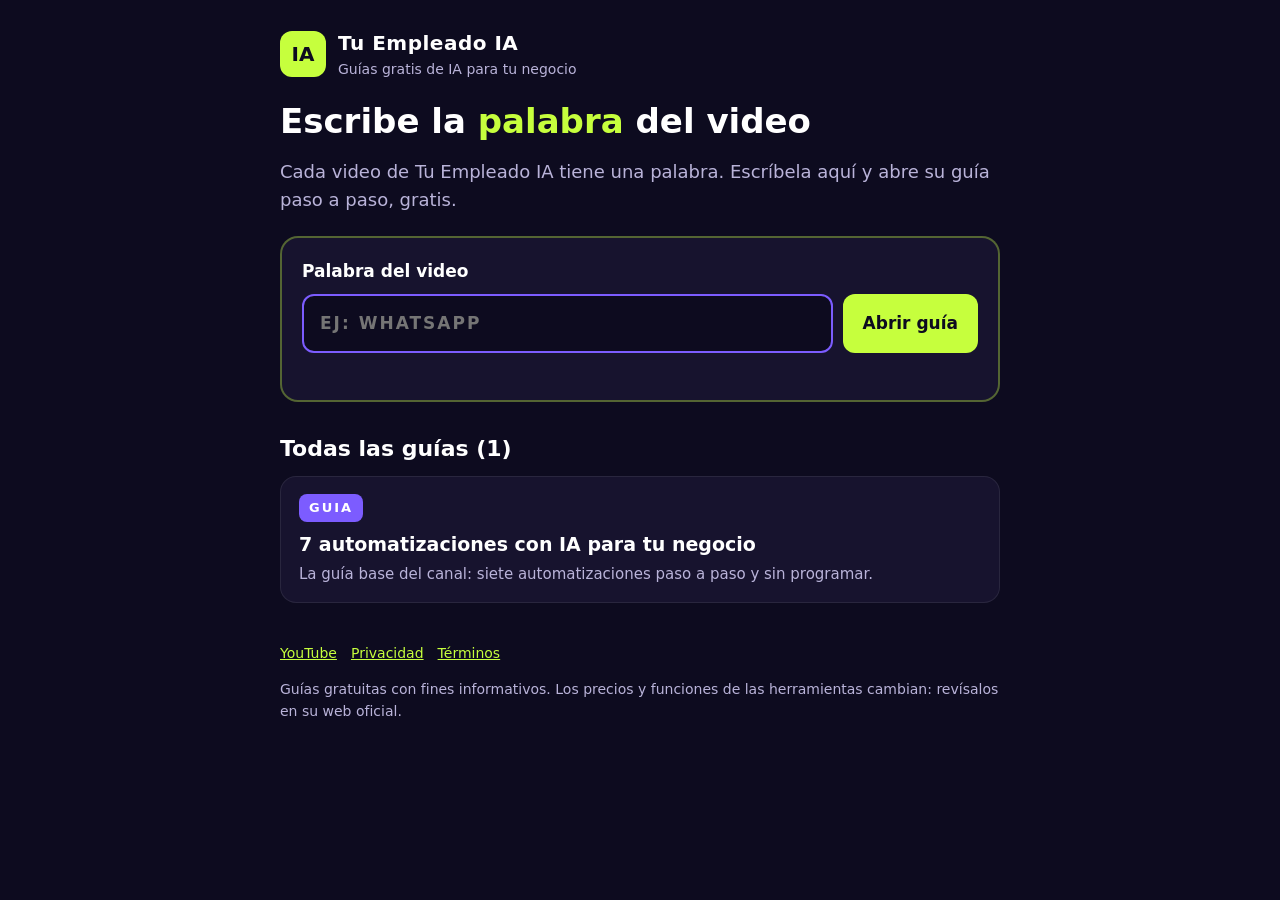
==== index.html @ 8f6b3528 "Página de guías gratis de Tu Empleado IA" ====
<!doctype html><html lang="es"><head><meta charset="utf-8"><meta name="viewport" content="width=device-width,initial-scale=1">
<title>Guías gratis · Tu Empleado IA</title><meta name="description" content="Guías gratis de inteligencia artificial para tu negocio: escribe la palabra del video."><meta property="og:title" content="Guías gratis · Tu Empleado IA"><meta property="og:description" content="Guías gratis de inteligencia artificial para tu negocio: escribe la palabra del video.">
<link rel="stylesheet" href="./estilo.css"></head><body><div class="w">
<a class="top" href="./index.html" style="text-decoration:none;color:inherit"><div class="logo">IA</div><div><b>Tu Empleado IA</b><span>Guías gratis de IA para tu negocio</span></div></a>
<h1>Escribe la <em>palabra</em> del video</h1>
<p class="lead">Cada video de Tu Empleado IA tiene una palabra. Escríbela aquí y abre su guía paso a paso, gratis.</p>
<div class="box"><label for="p">Palabra del video</label><div class="row"><input id="p" placeholder="Ej: WHATSAPP" autocomplete="off"><button onclick="ir()">Abrir guía</button></div><div id="msg"></div></div>
<h2>Todas las guías (1)</h2><div class="list"><a class="card" href="https://docs.google.com/document/d/1ar1n4QDyWkGYwL3nh1dYneoP0p6Y2mgIBZasoQg3wOs/view"><span class="tag">GUIA</span><h3>7 automatizaciones con IA para tu negocio</h3><p>La guía base del canal: siete automatizaciones paso a paso y sin programar.</p></a></div>
<script>const M={"GUIA": "https://docs.google.com/document/d/1ar1n4QDyWkGYwL3nh1dYneoP0p6Y2mgIBZasoQg3wOs/view"};
function n(s){return s.normalize('NFD').replace(/[\u0300-\u036f]/g,'').toUpperCase().replace(/[^A-Z0-9]/g,'')}
function ir(){const k=n(document.getElementById('p').value);if(M[k]){location.href=M[k]}else{document.getElementById('msg').textContent='No encontré esa palabra. Revisa cómo aparece en el video.'}}
document.getElementById('p').addEventListener('keydown',e=>{if(e.key==='Enter')ir()});
const q=new URLSearchParams(location.search).get('p');if(q){document.getElementById('p').value=q;ir()}</script>
<footer><a href="https://www.youtube.com/@TuEmpleadoIA">YouTube</a><a href="./privacidad.html">Privacidad</a><a href="./terminos.html">Términos</a>
<p>Guías gratuitas con fines informativos. Los precios y funciones de las herramientas cambian: revísalos en su web oficial.</p></footer>
</div></body></html>
---- estilo.css ----
*{box-sizing:border-box}body{margin:0;background:#0D0B1F;color:#FFFFFF;font:17px/1.55 system-ui,-apple-system,Segoe UI,Roboto,sans-serif}
a{color:#C6FF3D}.w{max-width:760px;margin:0 auto;padding:28px 20px 60px}
.top{display:flex;align-items:center;gap:12px;margin-bottom:22px}.logo{width:46px;height:46px;border-radius:12px;background:#C6FF3D;color:#0D0B1F;display:grid;place-items:center;font-weight:900;font-size:20px}
.top b{font-size:20px;letter-spacing:.5px}.top span{display:block;color:#B9B3D9;font-size:14px}
h1{font-size:34px;line-height:1.1;margin:8px 0 10px}h1 em{font-style:normal;color:#C6FF3D}h2{font-size:22px;margin:30px 0 10px}
.lead{color:#B9B3D9;font-size:18px}
.box{background:#17132E;border:2px solid rgba(198,255,61,.35);border-radius:18px;padding:20px;margin:22px 0}
.box label{font-weight:800;display:block;margin-bottom:10px}.row{display:flex;gap:10px}
input{flex:1;min-width:0;font:inherit;font-weight:800;letter-spacing:2px;text-transform:uppercase;padding:14px 16px;border-radius:12px;border:2px solid #7C5CFF;background:#0D0B1F;color:#fff}
button,.btn{font:inherit;font-weight:900;padding:14px 20px;border-radius:12px;border:0;background:#C6FF3D;color:#0D0B1F;cursor:pointer;text-decoration:none;display:inline-block}
#msg{margin-top:10px;color:#FF8A8A;min-height:1em}
.list{display:grid;gap:12px;margin-top:10px}.card{display:block;text-decoration:none;color:inherit;background:#17132E;border-radius:16px;padding:16px 18px;border:1px solid rgba(255,255,255,.08)}
.card:hover{border-color:#C6FF3D}.tag{display:inline-block;background:#7C5CFF;color:#fff;font-weight:900;font-size:13px;letter-spacing:2px;padding:4px 10px;border-radius:8px}
.card h3{margin:8px 0 4px;font-size:19px}.card p{margin:0;color:#B9B3D9;font-size:15px}
ol.pasos{padding-left:0;list-style:none;counter-reset:p}ol.pasos li{counter-increment:p;background:#17132E;border-radius:14px;padding:14px 16px 14px 62px;margin:10px 0;position:relative}
ol.pasos li:before{content:counter(p);position:absolute;left:16px;top:14px;width:32px;height:32px;border-radius:50%;background:#C6FF3D;color:#0D0B1F;font-weight:900;display:grid;place-items:center}
ol.pasos b{display:block;margin-bottom:4px}table{width:100%;border-collapse:collapse;font-size:15px}td,th{text-align:left;padding:10px;border-bottom:1px solid rgba(255,255,255,.1)}th{color:#B9B3D9}
pre{white-space:pre-wrap;background:#000;border-left:4px solid #C6FF3D;padding:14px;border-radius:10px;font-size:15px}
.nota{font-size:14px;color:#B9B3D9}footer{margin-top:40px;font-size:14px;color:#B9B3D9}footer a{margin-right:14px}
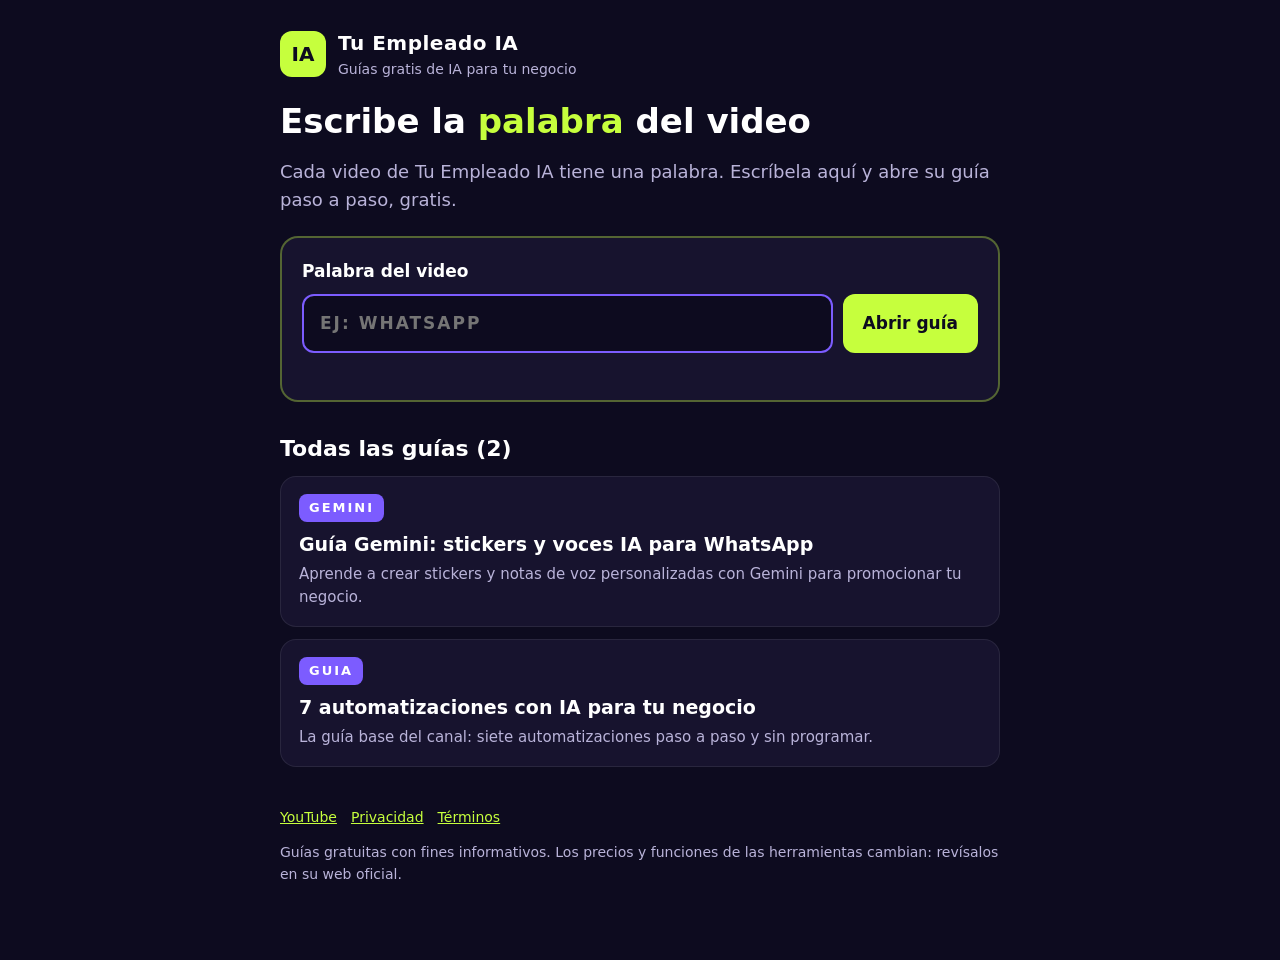
==== commit 6565092e: "guía GEMINI" ====
--- a/index.html
+++ b/index.html
@@ -5,8 +5,9 @@
 <h1>Escribe la <em>palabra</em> del video</h1>
 <p class="lead">Cada video de Tu Empleado IA tiene una palabra. Escríbela aquí y abre su guía paso a paso, gratis.</p>
 <div class="box"><label for="p">Palabra del video</label><div class="row"><input id="p" placeholder="Ej: WHATSAPP" autocomplete="off"><button onclick="ir()">Abrir guía</button></div><div id="msg"></div></div>
-<h2>Todas las guías (1)</h2><div class="list"><a class="card" href="https://docs.google.com/document/d/1ar1n4QDyWkGYwL3nh1dYneoP0p6Y2mgIBZasoQg3wOs/view"><span class="tag">GUIA</span><h3>7 automatizaciones con IA para tu negocio</h3><p>La guía base del canal: siete automatizaciones paso a paso y sin programar.</p></a></div>
-<script>const M={"GUIA": "https://docs.google.com/document/d/1ar1n4QDyWkGYwL3nh1dYneoP0p6Y2mgIBZasoQg3wOs/view"};
+<h2>Todas las guías (2)</h2><div class="list"><a class="card" href="https://garciakevinfab.github.io/tuempleadoia/g/gemini.html"><span class="tag">GEMINI</span><h3>Guía Gemini: stickers y voces IA para WhatsApp</h3><p>Aprende a crear stickers y notas de voz personalizadas con Gemini para promocionar tu negocio.</p></a>
+<a class="card" href="https://docs.google.com/document/d/1ar1n4QDyWkGYwL3nh1dYneoP0p6Y2mgIBZasoQg3wOs/view"><span class="tag">GUIA</span><h3>7 automatizaciones con IA para tu negocio</h3><p>La guía base del canal: siete automatizaciones paso a paso y sin programar.</p></a></div>
+<script>const M={"GUIA": "https://docs.google.com/document/d/1ar1n4QDyWkGYwL3nh1dYneoP0p6Y2mgIBZasoQg3wOs/view", "GEMINI": "https://garciakevinfab.github.io/tuempleadoia/g/gemini.html"};
 function n(s){return s.normalize('NFD').replace(/[\u0300-\u036f]/g,'').toUpperCase().replace(/[^A-Z0-9]/g,'')}
 function ir(){const k=n(document.getElementById('p').value);if(M[k]){location.href=M[k]}else{document.getElementById('msg').textContent='No encontré esa palabra. Revisa cómo aparece en el video.'}}
 document.getElementById('p').addEventListener('keydown',e=>{if(e.key==='Enter')ir()});
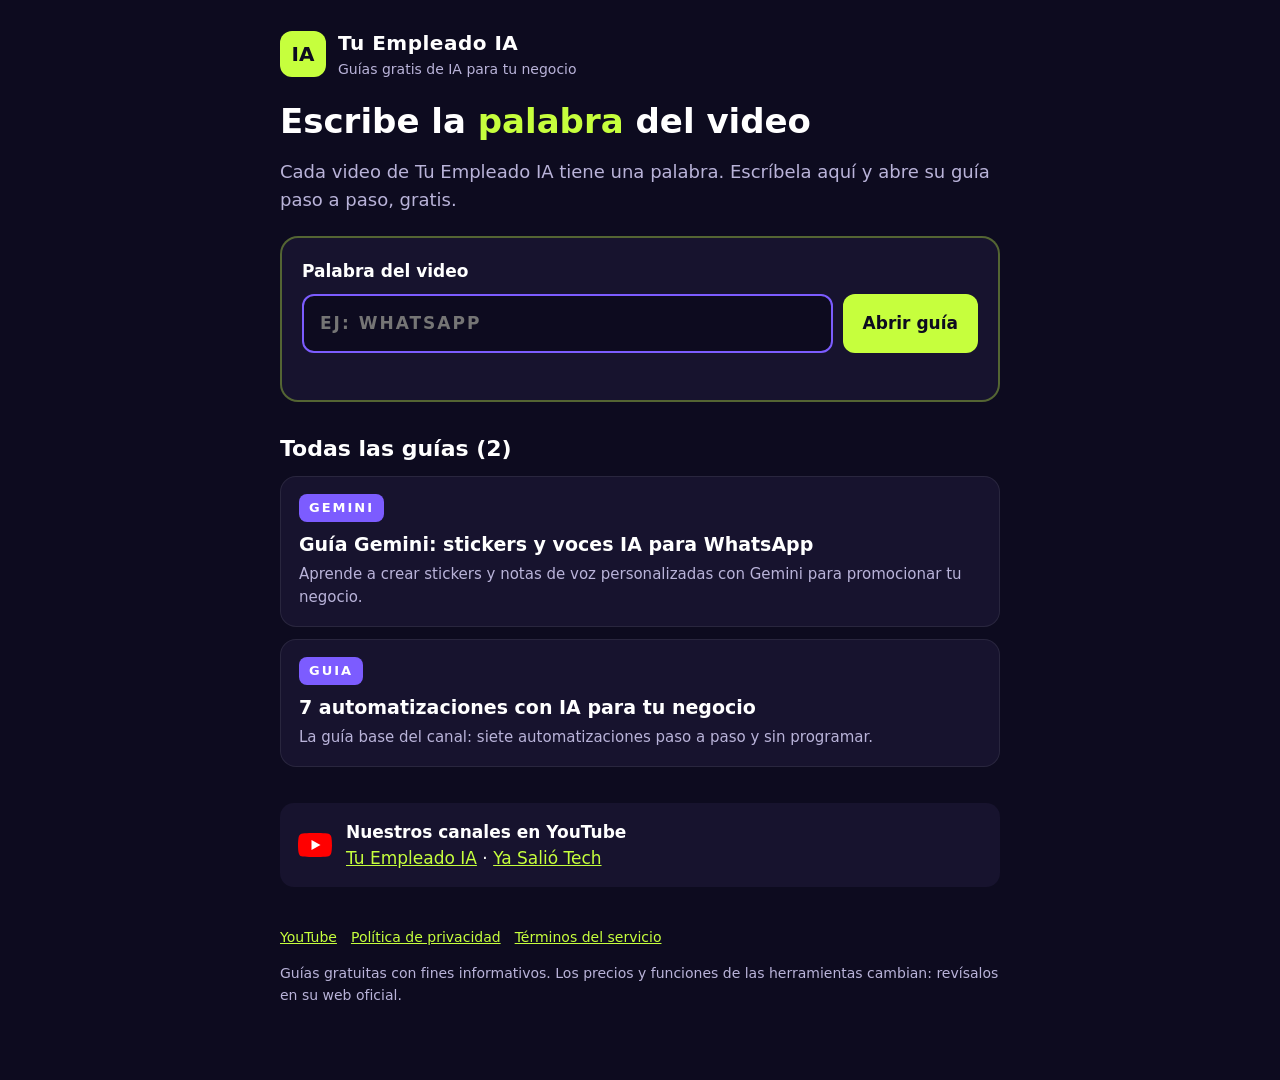
==== commit 1d4f7c27: "marca YouTube en el pie" ====
--- a/index.html
+++ b/index.html
@@ -12,6 +12,8 @@
 function ir(){const k=n(document.getElementById('p').value);if(M[k]){location.href=M[k]}else{document.getElementById('msg').textContent='No encontré esa palabra. Revisa cómo aparece en el video.'}}
 document.getElementById('p').addEventListener('keydown',e=>{if(e.key==='Enter')ir()});
 const q=new URLSearchParams(location.search).get('p');if(q){document.getElementById('p').value=q;ir()}</script>
-<footer><a href="https://www.youtube.com/@TuEmpleadoIA">YouTube</a><a href="./privacidad.html">Privacidad</a><a href="./terminos.html">Términos</a>
+<div class="yt"><svg width="34" height="24" viewBox="0 0 68 48" aria-label="YouTube"><path d="M66.5 7.7c-.8-2.9-2.5-5.4-5.4-6.2C55.8.1 34 0 34 0S12.2.1 6.9 1.6C4 2.4 2.3 4.8 1.5 7.7.1 13 0 24 0 24s.1 11 1.5 16.3c.8 2.9 2.5 5.4 5.4 6.2C12.2 47.9 34 48 34 48s21.8-.1 27.1-1.6c2.9-.8 4.6-3.2 5.4-6.2C67.9 35 68 24 68 24s-.1-11-1.5-16.3z" fill="#FF0000"/><path d="M45 24 27 14v20" fill="#fff"/></svg>
+<div><b>Nuestros canales en YouTube</b><br><a href="https://www.youtube.com/@TuEmpleadoIA">Tu Empleado IA</a> · <a href="https://www.youtube.com/@YaSalioTech">Ya Salió Tech</a></div></div>
+<footer><a href="https://www.youtube.com/@TuEmpleadoIA">YouTube</a><a href="./privacidad.html">Política de privacidad</a><a href="./terminos.html">Términos del servicio</a>
 <p>Guías gratuitas con fines informativos. Los precios y funciones de las herramientas cambian: revísalos en su web oficial.</p></footer>
 </div></body></html>
--- a/estilo.css
+++ b/estilo.css
@@ -16,4 +16,5 @@
 ol.pasos li:before{content:counter(p);position:absolute;left:16px;top:14px;width:32px;height:32px;border-radius:50%;background:#C6FF3D;color:#0D0B1F;font-weight:900;display:grid;place-items:center}
 ol.pasos b{display:block;margin-bottom:4px}table{width:100%;border-collapse:collapse;font-size:15px}td,th{text-align:left;padding:10px;border-bottom:1px solid rgba(255,255,255,.1)}th{color:#B9B3D9}
 pre{white-space:pre-wrap;background:#000;border-left:4px solid #C6FF3D;padding:14px;border-radius:10px;font-size:15px}
+.yt{display:flex;gap:14px;align-items:center;margin-top:36px;padding:16px 18px;background:#17132E;border-radius:14px}
 .nota{font-size:14px;color:#B9B3D9}footer{margin-top:40px;font-size:14px;color:#B9B3D9}footer a{margin-right:14px}
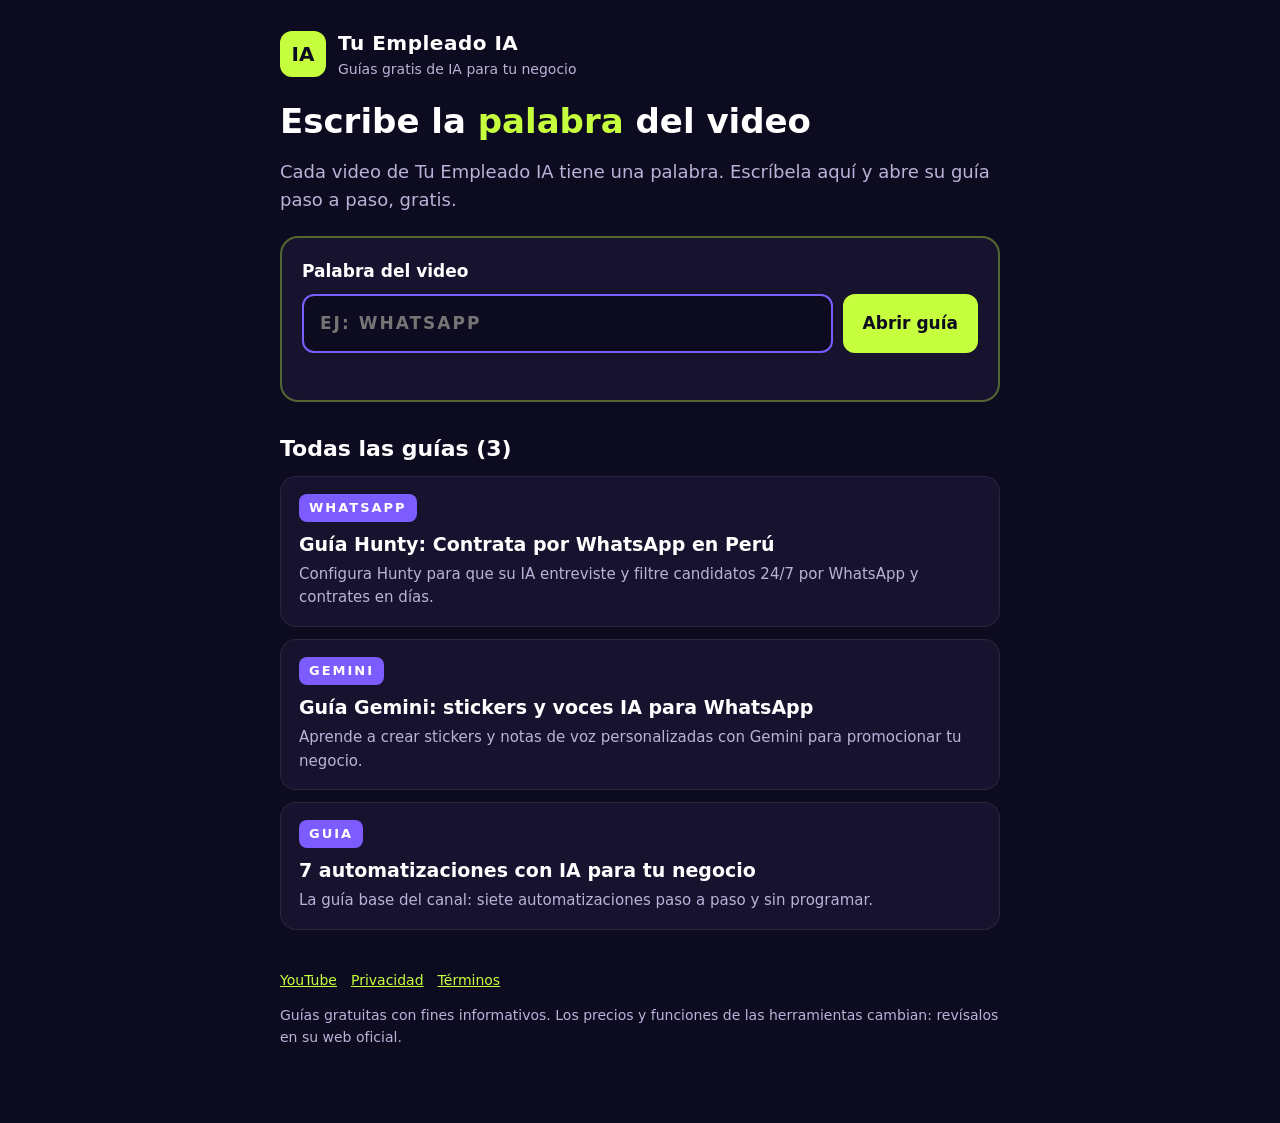
==== commit 742f390e: "guía WHATSAPP" ====
--- a/index.html
+++ b/index.html
@@ -5,15 +5,14 @@
 <h1>Escribe la <em>palabra</em> del video</h1>
 <p class="lead">Cada video de Tu Empleado IA tiene una palabra. Escríbela aquí y abre su guía paso a paso, gratis.</p>
 <div class="box"><label for="p">Palabra del video</label><div class="row"><input id="p" placeholder="Ej: WHATSAPP" autocomplete="off"><button onclick="ir()">Abrir guía</button></div><div id="msg"></div></div>
-<h2>Todas las guías (2)</h2><div class="list"><a class="card" href="https://garciakevinfab.github.io/tuempleadoia/g/gemini.html"><span class="tag">GEMINI</span><h3>Guía Gemini: stickers y voces IA para WhatsApp</h3><p>Aprende a crear stickers y notas de voz personalizadas con Gemini para promocionar tu negocio.</p></a>
+<h2>Todas las guías (3)</h2><div class="list"><a class="card" href="https://garciakevinfab.github.io/tuempleadoia/g/whatsapp.html"><span class="tag">WHATSAPP</span><h3>Guía Hunty: Contrata por WhatsApp en Perú</h3><p>Configura Hunty para que su IA entreviste y filtre candidatos 24/7 por WhatsApp y contrates en días.</p></a>
+<a class="card" href="https://garciakevinfab.github.io/tuempleadoia/g/gemini.html"><span class="tag">GEMINI</span><h3>Guía Gemini: stickers y voces IA para WhatsApp</h3><p>Aprende a crear stickers y notas de voz personalizadas con Gemini para promocionar tu negocio.</p></a>
 <a class="card" href="https://docs.google.com/document/d/1ar1n4QDyWkGYwL3nh1dYneoP0p6Y2mgIBZasoQg3wOs/view"><span class="tag">GUIA</span><h3>7 automatizaciones con IA para tu negocio</h3><p>La guía base del canal: siete automatizaciones paso a paso y sin programar.</p></a></div>
-<script>const M={"GUIA": "https://docs.google.com/document/d/1ar1n4QDyWkGYwL3nh1dYneoP0p6Y2mgIBZasoQg3wOs/view", "GEMINI": "https://garciakevinfab.github.io/tuempleadoia/g/gemini.html"};
+<script>const M={"GUIA": "https://docs.google.com/document/d/1ar1n4QDyWkGYwL3nh1dYneoP0p6Y2mgIBZasoQg3wOs/view", "GEMINI": "https://garciakevinfab.github.io/tuempleadoia/g/gemini.html", "WHATSAPP": "https://garciakevinfab.github.io/tuempleadoia/g/whatsapp.html"};
 function n(s){return s.normalize('NFD').replace(/[\u0300-\u036f]/g,'').toUpperCase().replace(/[^A-Z0-9]/g,'')}
 function ir(){const k=n(document.getElementById('p').value);if(M[k]){location.href=M[k]}else{document.getElementById('msg').textContent='No encontré esa palabra. Revisa cómo aparece en el video.'}}
 document.getElementById('p').addEventListener('keydown',e=>{if(e.key==='Enter')ir()});
 const q=new URLSearchParams(location.search).get('p');if(q){document.getElementById('p').value=q;ir()}</script>
-<div class="yt"><svg width="34" height="24" viewBox="0 0 68 48" aria-label="YouTube"><path d="M66.5 7.7c-.8-2.9-2.5-5.4-5.4-6.2C55.8.1 34 0 34 0S12.2.1 6.9 1.6C4 2.4 2.3 4.8 1.5 7.7.1 13 0 24 0 24s.1 11 1.5 16.3c.8 2.9 2.5 5.4 5.4 6.2C12.2 47.9 34 48 34 48s21.8-.1 27.1-1.6c2.9-.8 4.6-3.2 5.4-6.2C67.9 35 68 24 68 24s-.1-11-1.5-16.3z" fill="#FF0000"/><path d="M45 24 27 14v20" fill="#fff"/></svg>
-<div><b>Nuestros canales en YouTube</b><br><a href="https://www.youtube.com/@TuEmpleadoIA">Tu Empleado IA</a> · <a href="https://www.youtube.com/@YaSalioTech">Ya Salió Tech</a></div></div>
-<footer><a href="https://www.youtube.com/@TuEmpleadoIA">YouTube</a><a href="./privacidad.html">Política de privacidad</a><a href="./terminos.html">Términos del servicio</a>
+<footer><a href="https://www.youtube.com/@TuEmpleadoIA">YouTube</a><a href="./privacidad.html">Privacidad</a><a href="./terminos.html">Términos</a>
 <p>Guías gratuitas con fines informativos. Los precios y funciones de las herramientas cambian: revísalos en su web oficial.</p></footer>
 </div></body></html>
--- a/estilo.css
+++ b/estilo.css
@@ -16,5 +16,4 @@
 ol.pasos li:before{content:counter(p);position:absolute;left:16px;top:14px;width:32px;height:32px;border-radius:50%;background:#C6FF3D;color:#0D0B1F;font-weight:900;display:grid;place-items:center}
 ol.pasos b{display:block;margin-bottom:4px}table{width:100%;border-collapse:collapse;font-size:15px}td,th{text-align:left;padding:10px;border-bottom:1px solid rgba(255,255,255,.1)}th{color:#B9B3D9}
 pre{white-space:pre-wrap;background:#000;border-left:4px solid #C6FF3D;padding:14px;border-radius:10px;font-size:15px}
-.yt{display:flex;gap:14px;align-items:center;margin-top:36px;padding:16px 18px;background:#17132E;border-radius:14px}
 .nota{font-size:14px;color:#B9B3D9}footer{margin-top:40px;font-size:14px;color:#B9B3D9}footer a{margin-right:14px}
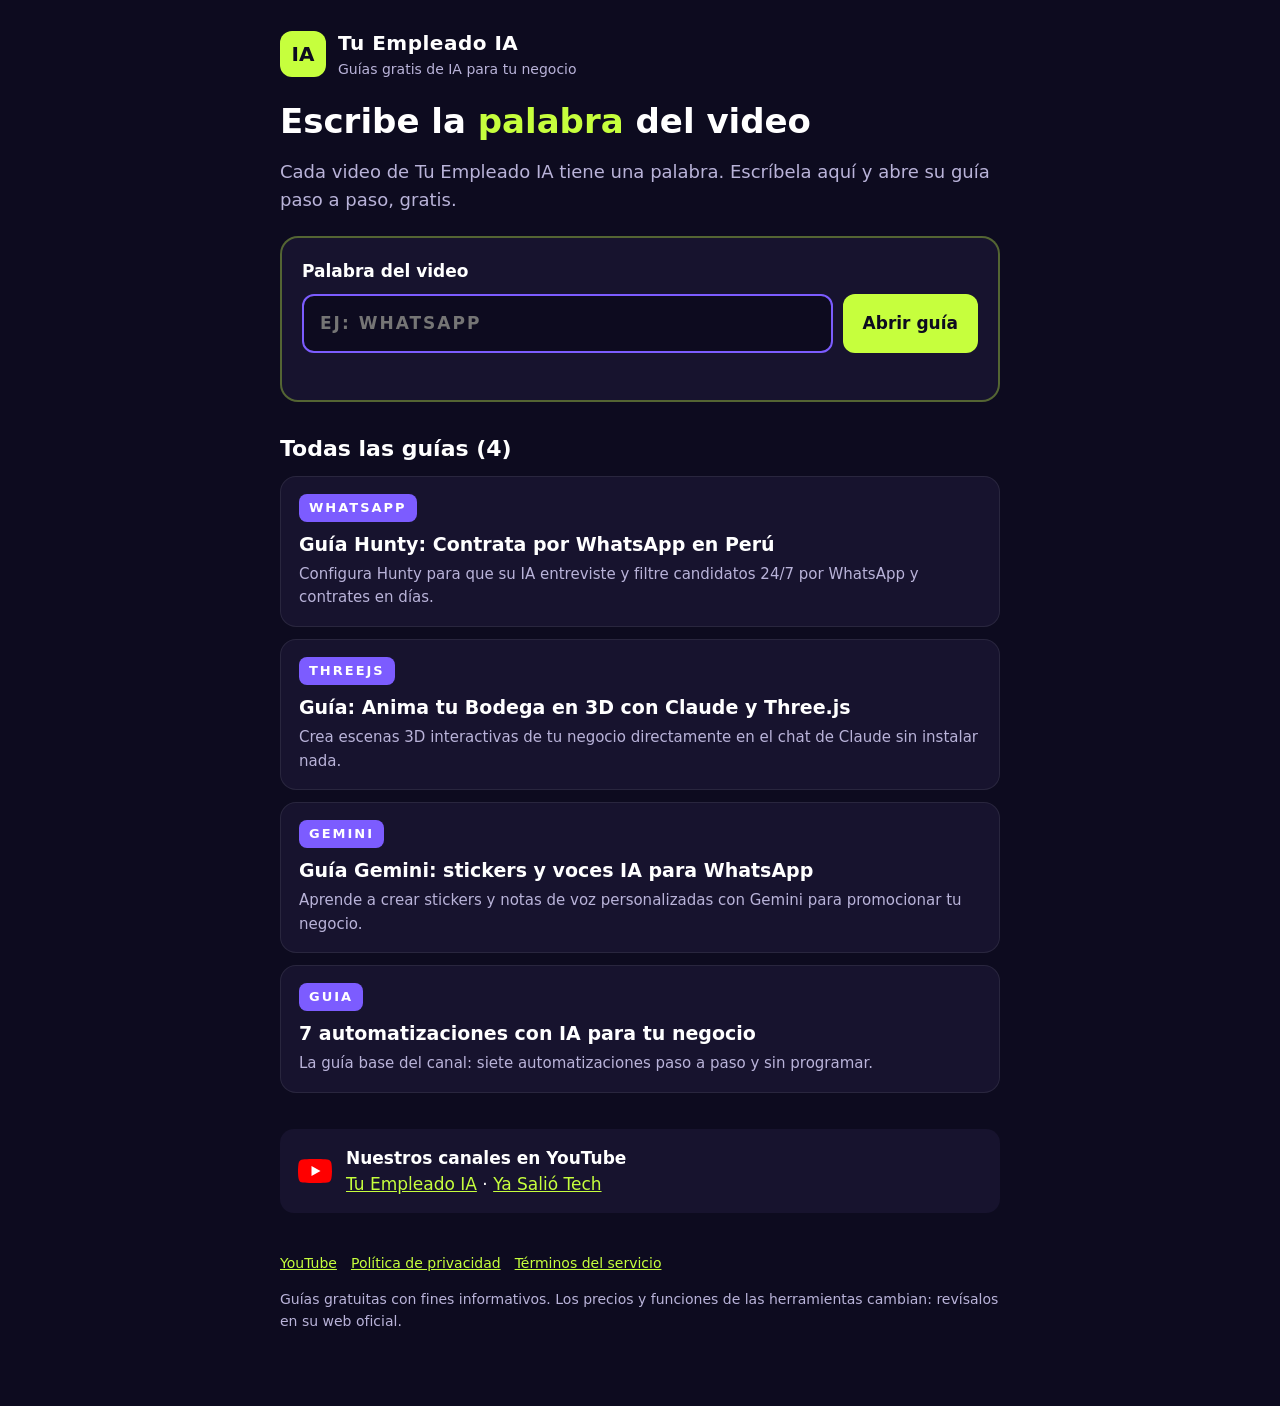
==== commit 3ea6c5eb: "guía THREEJS" ====
--- a/index.html
+++ b/index.html
@@ -5,14 +5,17 @@
 <h1>Escribe la <em>palabra</em> del video</h1>
 <p class="lead">Cada video de Tu Empleado IA tiene una palabra. Escríbela aquí y abre su guía paso a paso, gratis.</p>
 <div class="box"><label for="p">Palabra del video</label><div class="row"><input id="p" placeholder="Ej: WHATSAPP" autocomplete="off"><button onclick="ir()">Abrir guía</button></div><div id="msg"></div></div>
-<h2>Todas las guías (3)</h2><div class="list"><a class="card" href="https://garciakevinfab.github.io/tuempleadoia/g/whatsapp.html"><span class="tag">WHATSAPP</span><h3>Guía Hunty: Contrata por WhatsApp en Perú</h3><p>Configura Hunty para que su IA entreviste y filtre candidatos 24/7 por WhatsApp y contrates en días.</p></a>
+<h2>Todas las guías (4)</h2><div class="list"><a class="card" href="https://garciakevinfab.github.io/tuempleadoia/g/whatsapp.html"><span class="tag">WHATSAPP</span><h3>Guía Hunty: Contrata por WhatsApp en Perú</h3><p>Configura Hunty para que su IA entreviste y filtre candidatos 24/7 por WhatsApp y contrates en días.</p></a>
+<a class="card" href="https://garciakevinfab.github.io/tuempleadoia/g/threejs.html"><span class="tag">THREEJS</span><h3>Guía: Anima tu Bodega en 3D con Claude y Three.js</h3><p>Crea escenas 3D interactivas de tu negocio directamente en el chat de Claude sin instalar nada.</p></a>
 <a class="card" href="https://garciakevinfab.github.io/tuempleadoia/g/gemini.html"><span class="tag">GEMINI</span><h3>Guía Gemini: stickers y voces IA para WhatsApp</h3><p>Aprende a crear stickers y notas de voz personalizadas con Gemini para promocionar tu negocio.</p></a>
 <a class="card" href="https://docs.google.com/document/d/1ar1n4QDyWkGYwL3nh1dYneoP0p6Y2mgIBZasoQg3wOs/view"><span class="tag">GUIA</span><h3>7 automatizaciones con IA para tu negocio</h3><p>La guía base del canal: siete automatizaciones paso a paso y sin programar.</p></a></div>
-<script>const M={"GUIA": "https://docs.google.com/document/d/1ar1n4QDyWkGYwL3nh1dYneoP0p6Y2mgIBZasoQg3wOs/view", "GEMINI": "https://garciakevinfab.github.io/tuempleadoia/g/gemini.html", "WHATSAPP": "https://garciakevinfab.github.io/tuempleadoia/g/whatsapp.html"};
+<script>const M={"GUIA": "https://docs.google.com/document/d/1ar1n4QDyWkGYwL3nh1dYneoP0p6Y2mgIBZasoQg3wOs/view", "GEMINI": "https://garciakevinfab.github.io/tuempleadoia/g/gemini.html", "WHATSAPP": "https://garciakevinfab.github.io/tuempleadoia/g/whatsapp.html", "THREEJS": "https://garciakevinfab.github.io/tuempleadoia/g/threejs.html"};
 function n(s){return s.normalize('NFD').replace(/[\u0300-\u036f]/g,'').toUpperCase().replace(/[^A-Z0-9]/g,'')}
 function ir(){const k=n(document.getElementById('p').value);if(M[k]){location.href=M[k]}else{document.getElementById('msg').textContent='No encontré esa palabra. Revisa cómo aparece en el video.'}}
 document.getElementById('p').addEventListener('keydown',e=>{if(e.key==='Enter')ir()});
 const q=new URLSearchParams(location.search).get('p');if(q){document.getElementById('p').value=q;ir()}</script>
-<footer><a href="https://www.youtube.com/@TuEmpleadoIA">YouTube</a><a href="./privacidad.html">Privacidad</a><a href="./terminos.html">Términos</a>
+<div class="yt"><svg width="34" height="24" viewBox="0 0 68 48" aria-label="YouTube"><path d="M66.5 7.7c-.8-2.9-2.5-5.4-5.4-6.2C55.8.1 34 0 34 0S12.2.1 6.9 1.6C4 2.4 2.3 4.8 1.5 7.7.1 13 0 24 0 24s.1 11 1.5 16.3c.8 2.9 2.5 5.4 5.4 6.2C12.2 47.9 34 48 34 48s21.8-.1 27.1-1.6c2.9-.8 4.6-3.2 5.4-6.2C67.9 35 68 24 68 24s-.1-11-1.5-16.3z" fill="#FF0000"/><path d="M45 24 27 14v20" fill="#fff"/></svg>
+<div><b>Nuestros canales en YouTube</b><br><a href="https://www.youtube.com/@TuEmpleadoIA">Tu Empleado IA</a> · <a href="https://www.youtube.com/@YaSalioTech">Ya Salió Tech</a></div></div>
+<footer><a href="https://www.youtube.com/@TuEmpleadoIA">YouTube</a><a href="./privacidad.html">Política de privacidad</a><a href="./terminos.html">Términos del servicio</a>
 <p>Guías gratuitas con fines informativos. Los precios y funciones de las herramientas cambian: revísalos en su web oficial.</p></footer>
 </div></body></html>
--- a/estilo.css
+++ b/estilo.css
@@ -16,4 +16,5 @@
 ol.pasos li:before{content:counter(p);position:absolute;left:16px;top:14px;width:32px;height:32px;border-radius:50%;background:#C6FF3D;color:#0D0B1F;font-weight:900;display:grid;place-items:center}
 ol.pasos b{display:block;margin-bottom:4px}table{width:100%;border-collapse:collapse;font-size:15px}td,th{text-align:left;padding:10px;border-bottom:1px solid rgba(255,255,255,.1)}th{color:#B9B3D9}
 pre{white-space:pre-wrap;background:#000;border-left:4px solid #C6FF3D;padding:14px;border-radius:10px;font-size:15px}
+.yt{display:flex;gap:14px;align-items:center;margin-top:36px;padding:16px 18px;background:#17132E;border-radius:14px}
 .nota{font-size:14px;color:#B9B3D9}footer{margin-top:40px;font-size:14px;color:#B9B3D9}footer a{margin-right:14px}
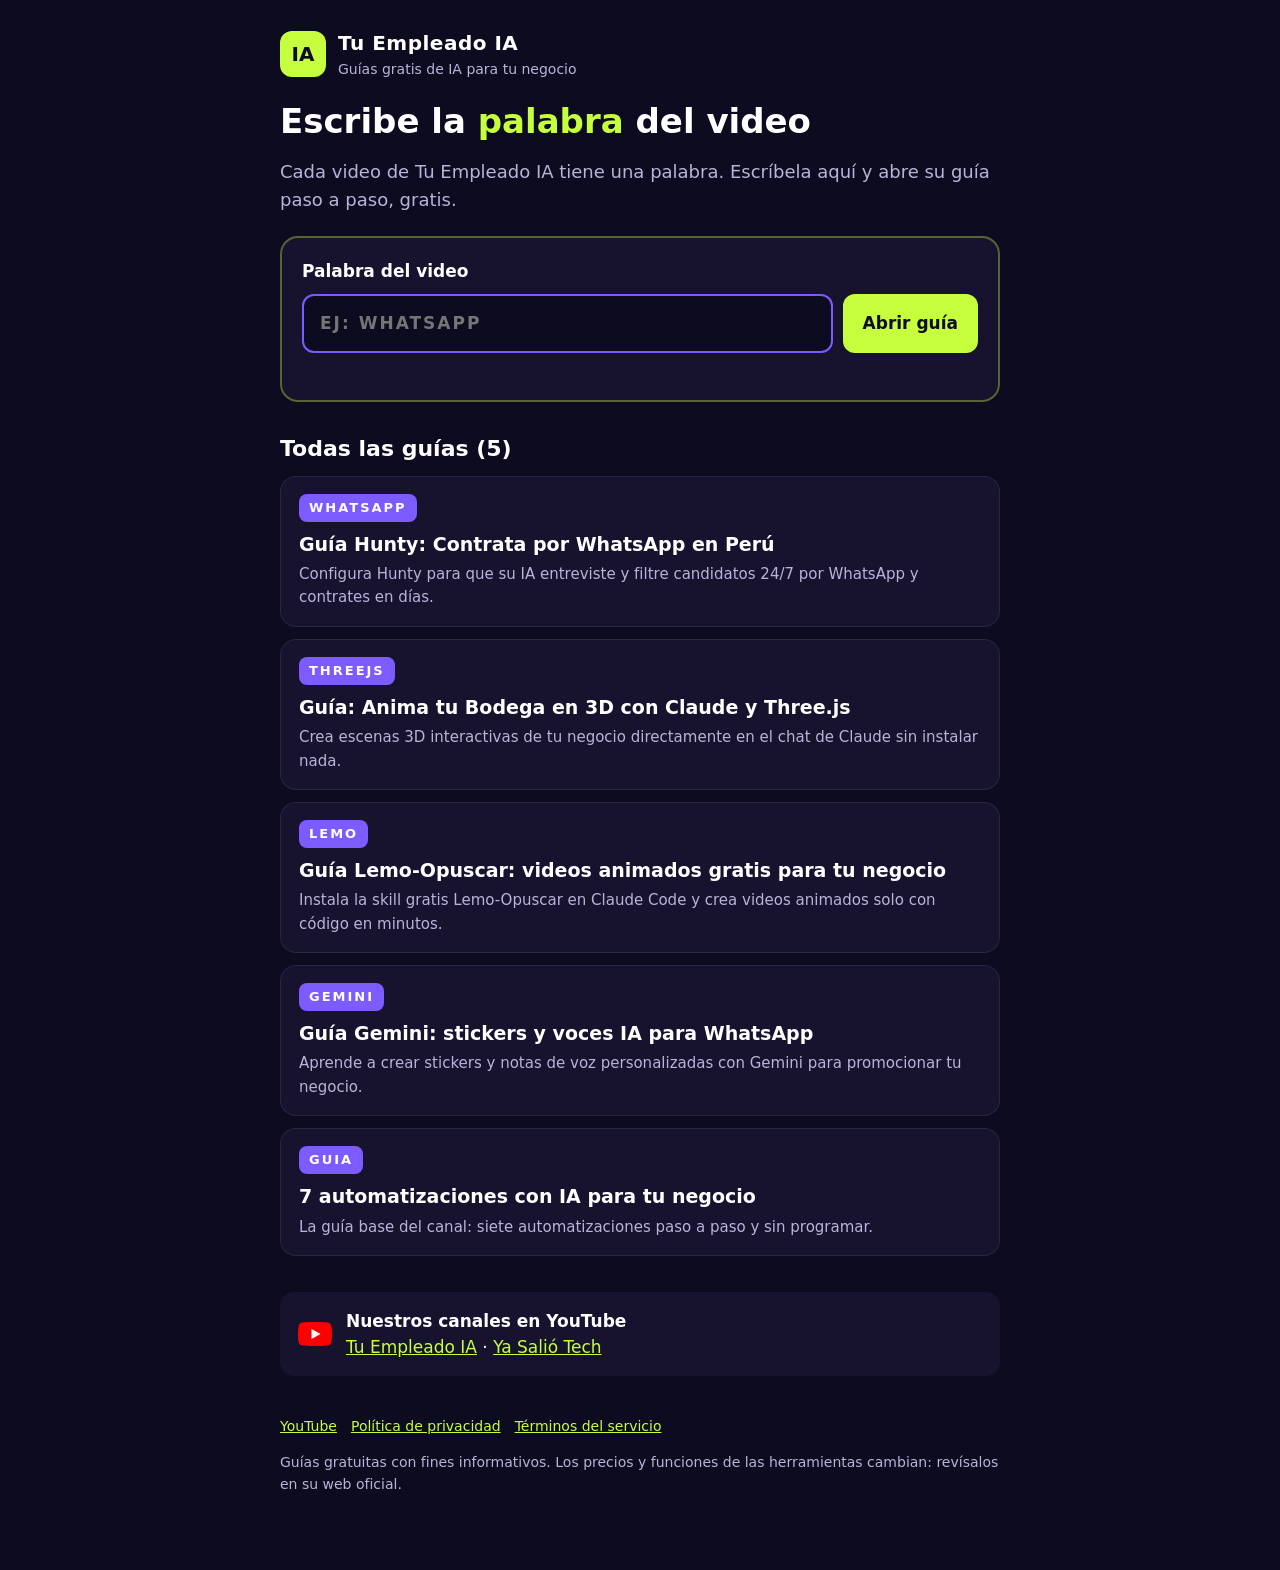
==== commit 98620512: "guía LEMO" ====
--- a/index.html
+++ b/index.html
@@ -5,11 +5,12 @@
 <h1>Escribe la <em>palabra</em> del video</h1>
 <p class="lead">Cada video de Tu Empleado IA tiene una palabra. Escríbela aquí y abre su guía paso a paso, gratis.</p>
 <div class="box"><label for="p">Palabra del video</label><div class="row"><input id="p" placeholder="Ej: WHATSAPP" autocomplete="off"><button onclick="ir()">Abrir guía</button></div><div id="msg"></div></div>
-<h2>Todas las guías (4)</h2><div class="list"><a class="card" href="https://garciakevinfab.github.io/tuempleadoia/g/whatsapp.html"><span class="tag">WHATSAPP</span><h3>Guía Hunty: Contrata por WhatsApp en Perú</h3><p>Configura Hunty para que su IA entreviste y filtre candidatos 24/7 por WhatsApp y contrates en días.</p></a>
+<h2>Todas las guías (5)</h2><div class="list"><a class="card" href="https://garciakevinfab.github.io/tuempleadoia/g/whatsapp.html"><span class="tag">WHATSAPP</span><h3>Guía Hunty: Contrata por WhatsApp en Perú</h3><p>Configura Hunty para que su IA entreviste y filtre candidatos 24/7 por WhatsApp y contrates en días.</p></a>
 <a class="card" href="https://garciakevinfab.github.io/tuempleadoia/g/threejs.html"><span class="tag">THREEJS</span><h3>Guía: Anima tu Bodega en 3D con Claude y Three.js</h3><p>Crea escenas 3D interactivas de tu negocio directamente en el chat de Claude sin instalar nada.</p></a>
+<a class="card" href="https://garciakevinfab.github.io/tuempleadoia/g/lemo.html"><span class="tag">LEMO</span><h3>Guía Lemo-Opuscar: videos animados gratis para tu negocio</h3><p>Instala la skill gratis Lemo-Opuscar en Claude Code y crea videos animados solo con código en minutos.</p></a>
 <a class="card" href="https://garciakevinfab.github.io/tuempleadoia/g/gemini.html"><span class="tag">GEMINI</span><h3>Guía Gemini: stickers y voces IA para WhatsApp</h3><p>Aprende a crear stickers y notas de voz personalizadas con Gemini para promocionar tu negocio.</p></a>
 <a class="card" href="https://docs.google.com/document/d/1ar1n4QDyWkGYwL3nh1dYneoP0p6Y2mgIBZasoQg3wOs/view"><span class="tag">GUIA</span><h3>7 automatizaciones con IA para tu negocio</h3><p>La guía base del canal: siete automatizaciones paso a paso y sin programar.</p></a></div>
-<script>const M={"GUIA": "https://docs.google.com/document/d/1ar1n4QDyWkGYwL3nh1dYneoP0p6Y2mgIBZasoQg3wOs/view", "GEMINI": "https://garciakevinfab.github.io/tuempleadoia/g/gemini.html", "WHATSAPP": "https://garciakevinfab.github.io/tuempleadoia/g/whatsapp.html", "THREEJS": "https://garciakevinfab.github.io/tuempleadoia/g/threejs.html"};
+<script>const M={"GUIA": "https://docs.google.com/document/d/1ar1n4QDyWkGYwL3nh1dYneoP0p6Y2mgIBZasoQg3wOs/view", "GEMINI": "https://garciakevinfab.github.io/tuempleadoia/g/gemini.html", "WHATSAPP": "https://garciakevinfab.github.io/tuempleadoia/g/whatsapp.html", "THREEJS": "https://garciakevinfab.github.io/tuempleadoia/g/threejs.html", "LEMO": "https://garciakevinfab.github.io/tuempleadoia/g/lemo.html"};
 function n(s){return s.normalize('NFD').replace(/[\u0300-\u036f]/g,'').toUpperCase().replace(/[^A-Z0-9]/g,'')}
 function ir(){const k=n(document.getElementById('p').value);if(M[k]){location.href=M[k]}else{document.getElementById('msg').textContent='No encontré esa palabra. Revisa cómo aparece en el video.'}}
 document.getElementById('p').addEventListener('keydown',e=>{if(e.key==='Enter')ir()});
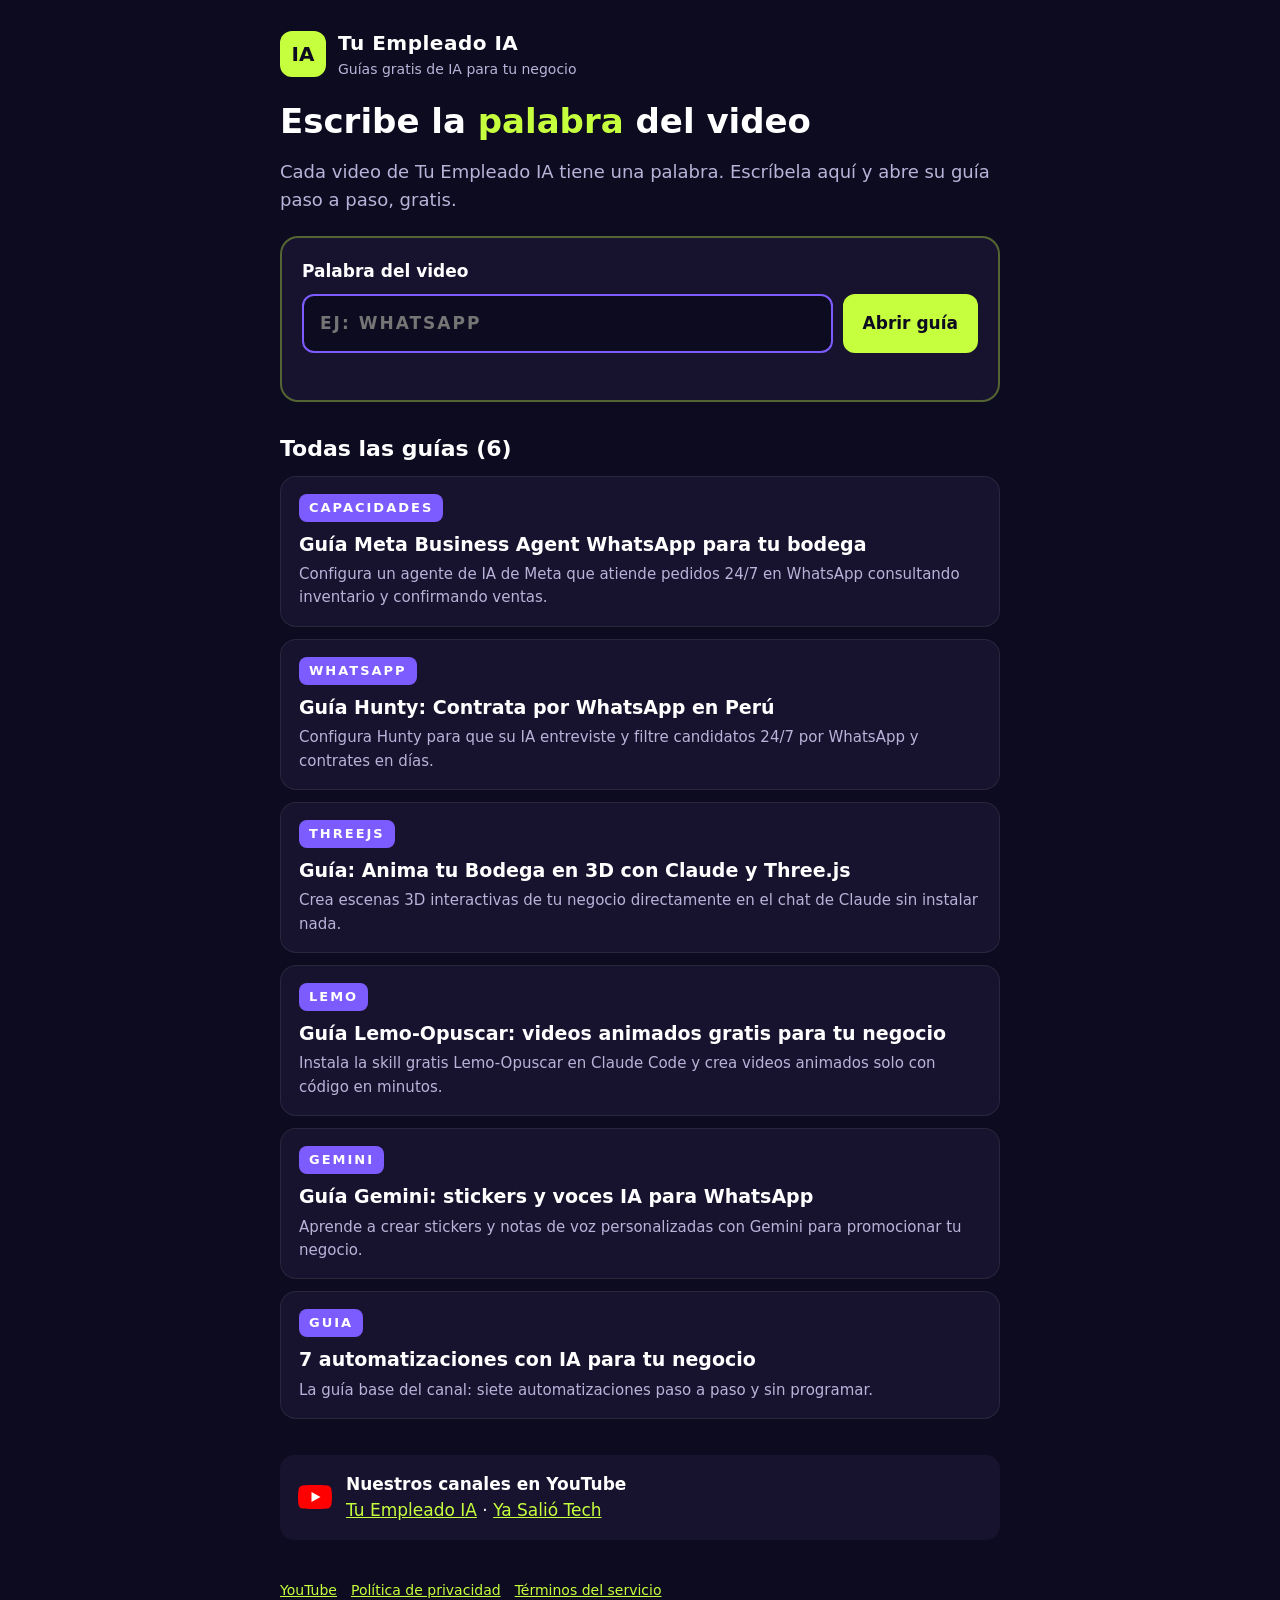
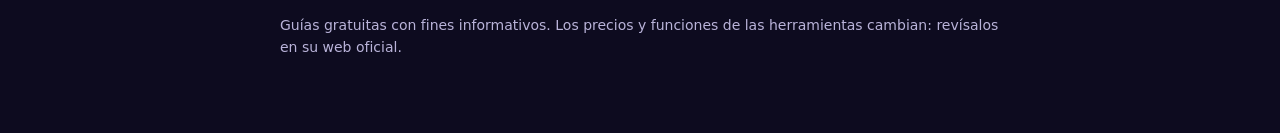
==== commit b1b7d96e: "guía CAPACIDADES" ====
--- a/index.html
+++ b/index.html
@@ -5,12 +5,13 @@
 <h1>Escribe la <em>palabra</em> del video</h1>
 <p class="lead">Cada video de Tu Empleado IA tiene una palabra. Escríbela aquí y abre su guía paso a paso, gratis.</p>
 <div class="box"><label for="p">Palabra del video</label><div class="row"><input id="p" placeholder="Ej: WHATSAPP" autocomplete="off"><button onclick="ir()">Abrir guía</button></div><div id="msg"></div></div>
-<h2>Todas las guías (5)</h2><div class="list"><a class="card" href="https://garciakevinfab.github.io/tuempleadoia/g/whatsapp.html"><span class="tag">WHATSAPP</span><h3>Guía Hunty: Contrata por WhatsApp en Perú</h3><p>Configura Hunty para que su IA entreviste y filtre candidatos 24/7 por WhatsApp y contrates en días.</p></a>
+<h2>Todas las guías (6)</h2><div class="list"><a class="card" href="https://garciakevinfab.github.io/tuempleadoia/g/capacidades.html"><span class="tag">CAPACIDADES</span><h3>Guía Meta Business Agent WhatsApp para tu bodega</h3><p>Configura un agente de IA de Meta que atiende pedidos 24/7 en WhatsApp consultando inventario y confirmando ventas.</p></a>
+<a class="card" href="https://garciakevinfab.github.io/tuempleadoia/g/whatsapp.html"><span class="tag">WHATSAPP</span><h3>Guía Hunty: Contrata por WhatsApp en Perú</h3><p>Configura Hunty para que su IA entreviste y filtre candidatos 24/7 por WhatsApp y contrates en días.</p></a>
 <a class="card" href="https://garciakevinfab.github.io/tuempleadoia/g/threejs.html"><span class="tag">THREEJS</span><h3>Guía: Anima tu Bodega en 3D con Claude y Three.js</h3><p>Crea escenas 3D interactivas de tu negocio directamente en el chat de Claude sin instalar nada.</p></a>
 <a class="card" href="https://garciakevinfab.github.io/tuempleadoia/g/lemo.html"><span class="tag">LEMO</span><h3>Guía Lemo-Opuscar: videos animados gratis para tu negocio</h3><p>Instala la skill gratis Lemo-Opuscar en Claude Code y crea videos animados solo con código en minutos.</p></a>
 <a class="card" href="https://garciakevinfab.github.io/tuempleadoia/g/gemini.html"><span class="tag">GEMINI</span><h3>Guía Gemini: stickers y voces IA para WhatsApp</h3><p>Aprende a crear stickers y notas de voz personalizadas con Gemini para promocionar tu negocio.</p></a>
 <a class="card" href="https://docs.google.com/document/d/1ar1n4QDyWkGYwL3nh1dYneoP0p6Y2mgIBZasoQg3wOs/view"><span class="tag">GUIA</span><h3>7 automatizaciones con IA para tu negocio</h3><p>La guía base del canal: siete automatizaciones paso a paso y sin programar.</p></a></div>
-<script>const M={"GUIA": "https://docs.google.com/document/d/1ar1n4QDyWkGYwL3nh1dYneoP0p6Y2mgIBZasoQg3wOs/view", "GEMINI": "https://garciakevinfab.github.io/tuempleadoia/g/gemini.html", "WHATSAPP": "https://garciakevinfab.github.io/tuempleadoia/g/whatsapp.html", "THREEJS": "https://garciakevinfab.github.io/tuempleadoia/g/threejs.html", "LEMO": "https://garciakevinfab.github.io/tuempleadoia/g/lemo.html"};
+<script>const M={"GUIA": "https://docs.google.com/document/d/1ar1n4QDyWkGYwL3nh1dYneoP0p6Y2mgIBZasoQg3wOs/view", "GEMINI": "https://garciakevinfab.github.io/tuempleadoia/g/gemini.html", "WHATSAPP": "https://garciakevinfab.github.io/tuempleadoia/g/whatsapp.html", "THREEJS": "https://garciakevinfab.github.io/tuempleadoia/g/threejs.html", "LEMO": "https://garciakevinfab.github.io/tuempleadoia/g/lemo.html", "CAPACIDADES": "https://garciakevinfab.github.io/tuempleadoia/g/capacidades.html"};
 function n(s){return s.normalize('NFD').replace(/[\u0300-\u036f]/g,'').toUpperCase().replace(/[^A-Z0-9]/g,'')}
 function ir(){const k=n(document.getElementById('p').value);if(M[k]){location.href=M[k]}else{document.getElementById('msg').textContent='No encontré esa palabra. Revisa cómo aparece en el video.'}}
 document.getElementById('p').addEventListener('keydown',e=>{if(e.key==='Enter')ir()});
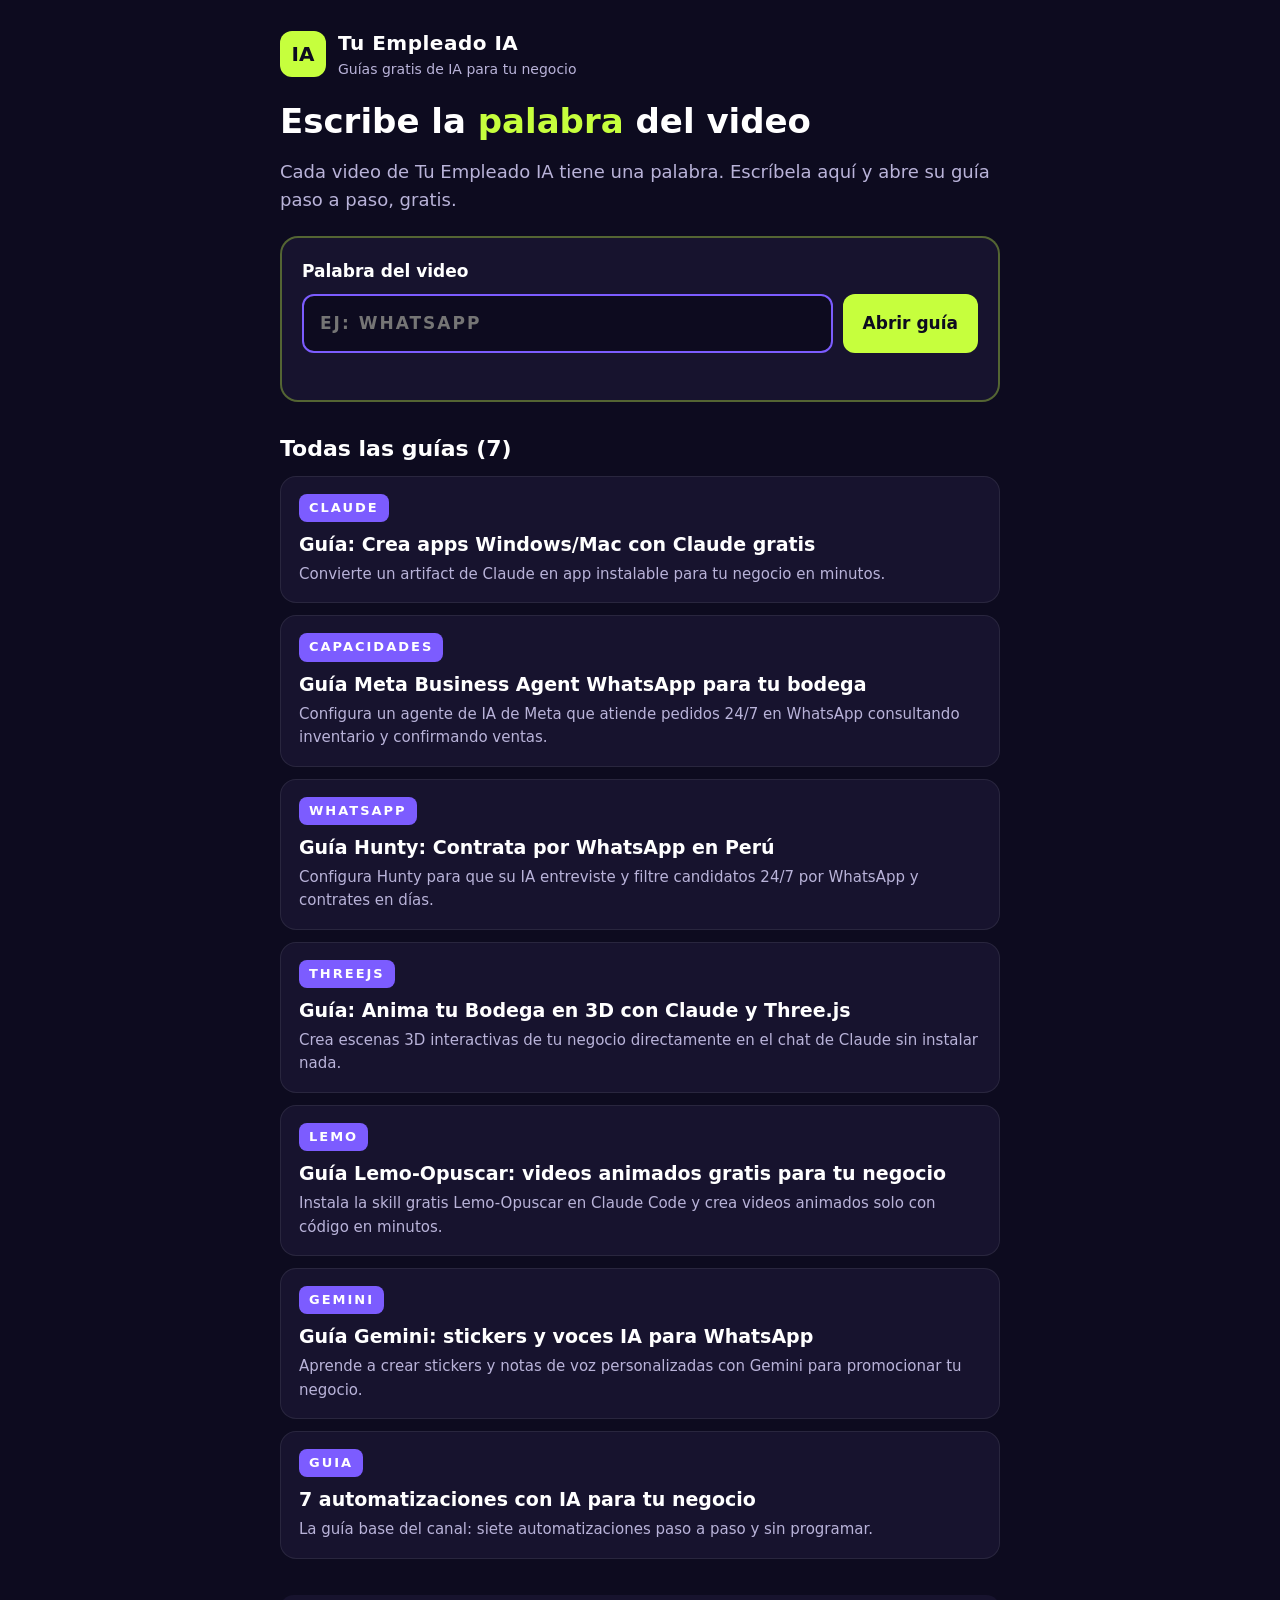
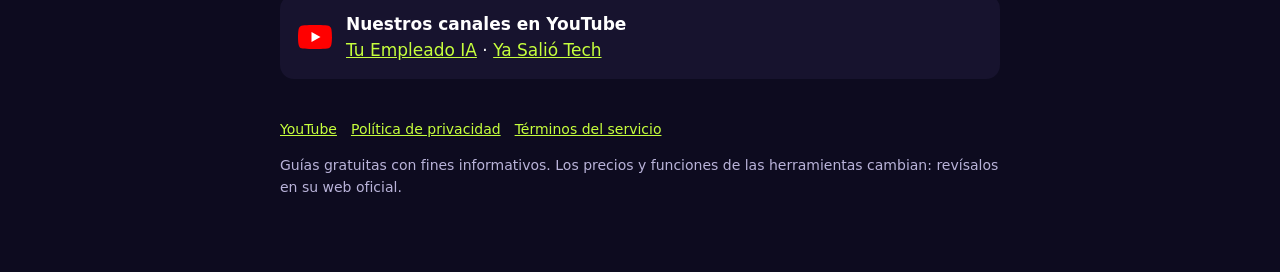
==== commit 65df5db6: "guía CLAUDE" ====
--- a/index.html
+++ b/index.html
@@ -5,13 +5,14 @@
 <h1>Escribe la <em>palabra</em> del video</h1>
 <p class="lead">Cada video de Tu Empleado IA tiene una palabra. Escríbela aquí y abre su guía paso a paso, gratis.</p>
 <div class="box"><label for="p">Palabra del video</label><div class="row"><input id="p" placeholder="Ej: WHATSAPP" autocomplete="off"><button onclick="ir()">Abrir guía</button></div><div id="msg"></div></div>
-<h2>Todas las guías (6)</h2><div class="list"><a class="card" href="https://garciakevinfab.github.io/tuempleadoia/g/capacidades.html"><span class="tag">CAPACIDADES</span><h3>Guía Meta Business Agent WhatsApp para tu bodega</h3><p>Configura un agente de IA de Meta que atiende pedidos 24/7 en WhatsApp consultando inventario y confirmando ventas.</p></a>
+<h2>Todas las guías (7)</h2><div class="list"><a class="card" href="https://garciakevinfab.github.io/tuempleadoia/g/claude.html"><span class="tag">CLAUDE</span><h3>Guía: Crea apps Windows/Mac con Claude gratis</h3><p>Convierte un artifact de Claude en app instalable para tu negocio en minutos.</p></a>
+<a class="card" href="https://garciakevinfab.github.io/tuempleadoia/g/capacidades.html"><span class="tag">CAPACIDADES</span><h3>Guía Meta Business Agent WhatsApp para tu bodega</h3><p>Configura un agente de IA de Meta que atiende pedidos 24/7 en WhatsApp consultando inventario y confirmando ventas.</p></a>
 <a class="card" href="https://garciakevinfab.github.io/tuempleadoia/g/whatsapp.html"><span class="tag">WHATSAPP</span><h3>Guía Hunty: Contrata por WhatsApp en Perú</h3><p>Configura Hunty para que su IA entreviste y filtre candidatos 24/7 por WhatsApp y contrates en días.</p></a>
 <a class="card" href="https://garciakevinfab.github.io/tuempleadoia/g/threejs.html"><span class="tag">THREEJS</span><h3>Guía: Anima tu Bodega en 3D con Claude y Three.js</h3><p>Crea escenas 3D interactivas de tu negocio directamente en el chat de Claude sin instalar nada.</p></a>
 <a class="card" href="https://garciakevinfab.github.io/tuempleadoia/g/lemo.html"><span class="tag">LEMO</span><h3>Guía Lemo-Opuscar: videos animados gratis para tu negocio</h3><p>Instala la skill gratis Lemo-Opuscar en Claude Code y crea videos animados solo con código en minutos.</p></a>
 <a class="card" href="https://garciakevinfab.github.io/tuempleadoia/g/gemini.html"><span class="tag">GEMINI</span><h3>Guía Gemini: stickers y voces IA para WhatsApp</h3><p>Aprende a crear stickers y notas de voz personalizadas con Gemini para promocionar tu negocio.</p></a>
 <a class="card" href="https://docs.google.com/document/d/1ar1n4QDyWkGYwL3nh1dYneoP0p6Y2mgIBZasoQg3wOs/view"><span class="tag">GUIA</span><h3>7 automatizaciones con IA para tu negocio</h3><p>La guía base del canal: siete automatizaciones paso a paso y sin programar.</p></a></div>
-<script>const M={"GUIA": "https://docs.google.com/document/d/1ar1n4QDyWkGYwL3nh1dYneoP0p6Y2mgIBZasoQg3wOs/view", "GEMINI": "https://garciakevinfab.github.io/tuempleadoia/g/gemini.html", "WHATSAPP": "https://garciakevinfab.github.io/tuempleadoia/g/whatsapp.html", "THREEJS": "https://garciakevinfab.github.io/tuempleadoia/g/threejs.html", "LEMO": "https://garciakevinfab.github.io/tuempleadoia/g/lemo.html", "CAPACIDADES": "https://garciakevinfab.github.io/tuempleadoia/g/capacidades.html"};
+<script>const M={"GUIA": "https://docs.google.com/document/d/1ar1n4QDyWkGYwL3nh1dYneoP0p6Y2mgIBZasoQg3wOs/view", "GEMINI": "https://garciakevinfab.github.io/tuempleadoia/g/gemini.html", "WHATSAPP": "https://garciakevinfab.github.io/tuempleadoia/g/whatsapp.html", "THREEJS": "https://garciakevinfab.github.io/tuempleadoia/g/threejs.html", "LEMO": "https://garciakevinfab.github.io/tuempleadoia/g/lemo.html", "CAPACIDADES": "https://garciakevinfab.github.io/tuempleadoia/g/capacidades.html", "CLAUDE": "https://garciakevinfab.github.io/tuempleadoia/g/claude.html"};
 function n(s){return s.normalize('NFD').replace(/[\u0300-\u036f]/g,'').toUpperCase().replace(/[^A-Z0-9]/g,'')}
 function ir(){const k=n(document.getElementById('p').value);if(M[k]){location.href=M[k]}else{document.getElementById('msg').textContent='No encontré esa palabra. Revisa cómo aparece en el video.'}}
 document.getElementById('p').addEventListener('keydown',e=>{if(e.key==='Enter')ir()});
